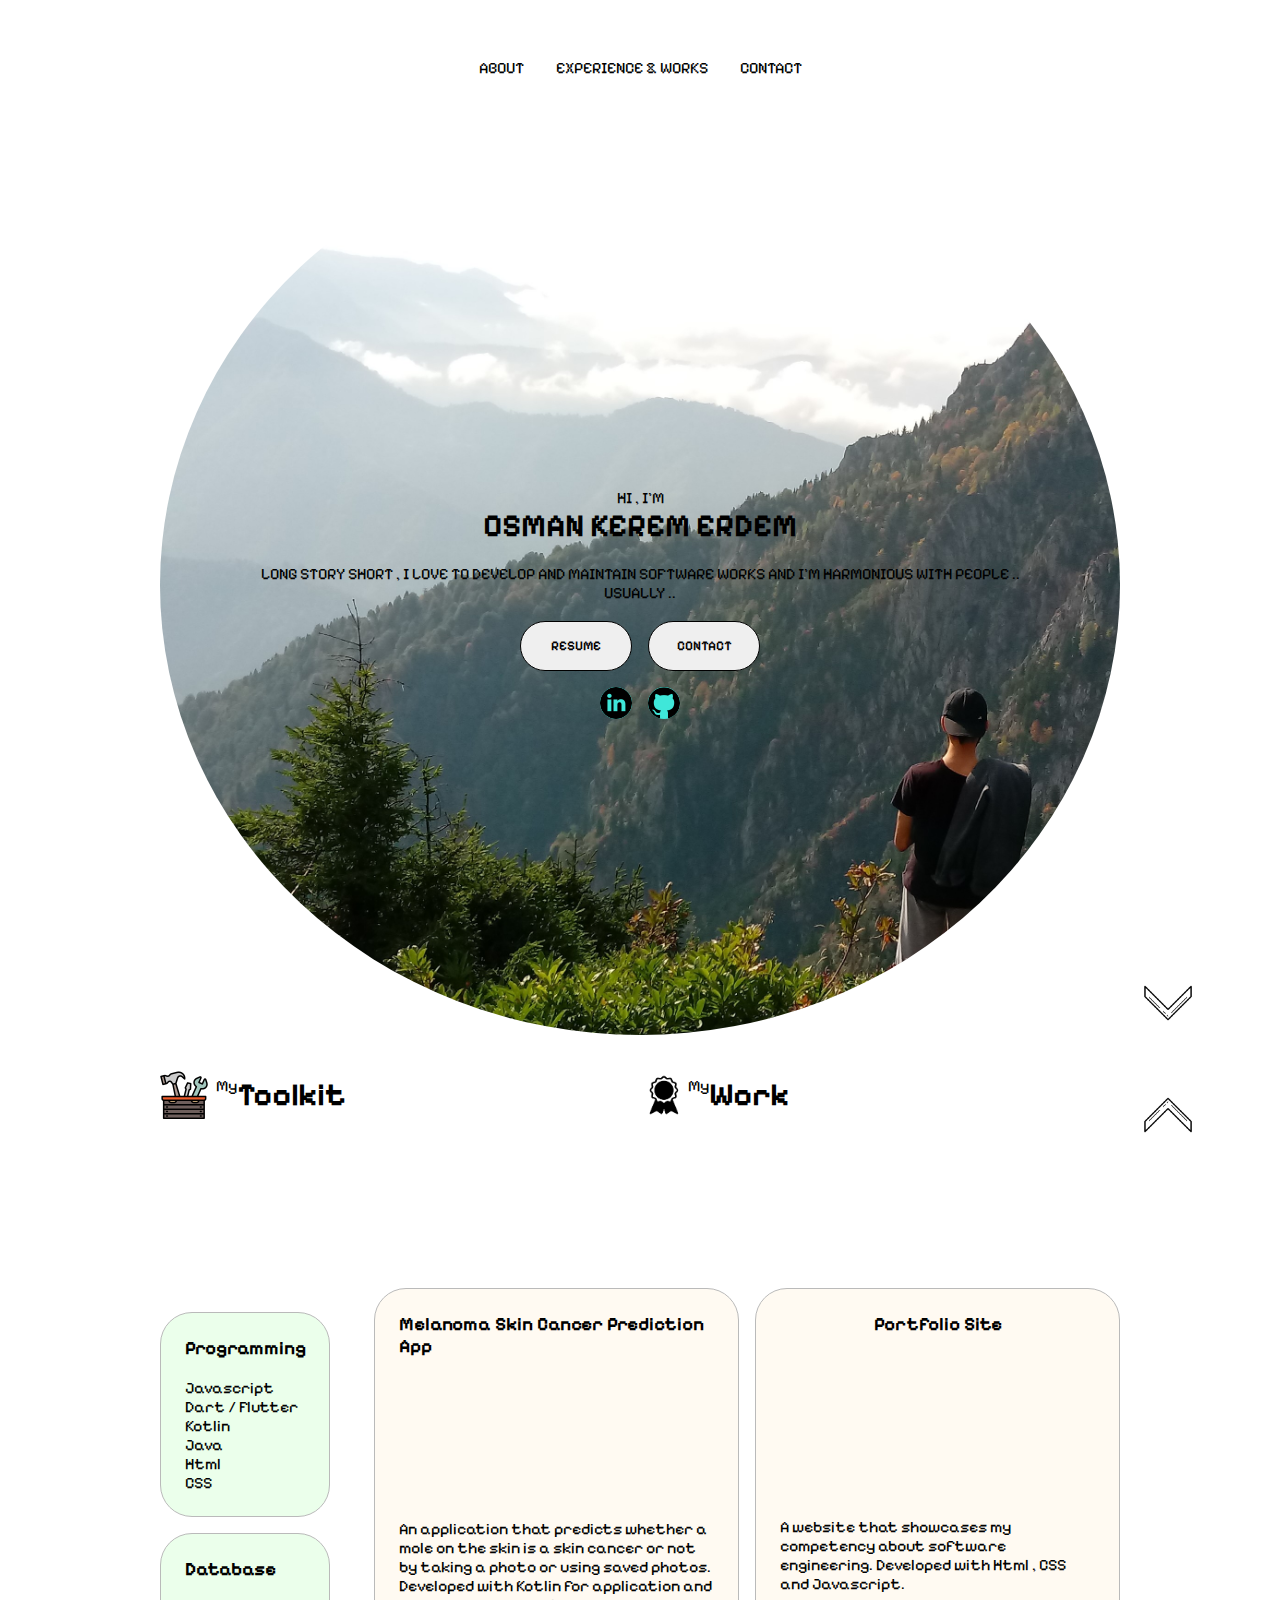
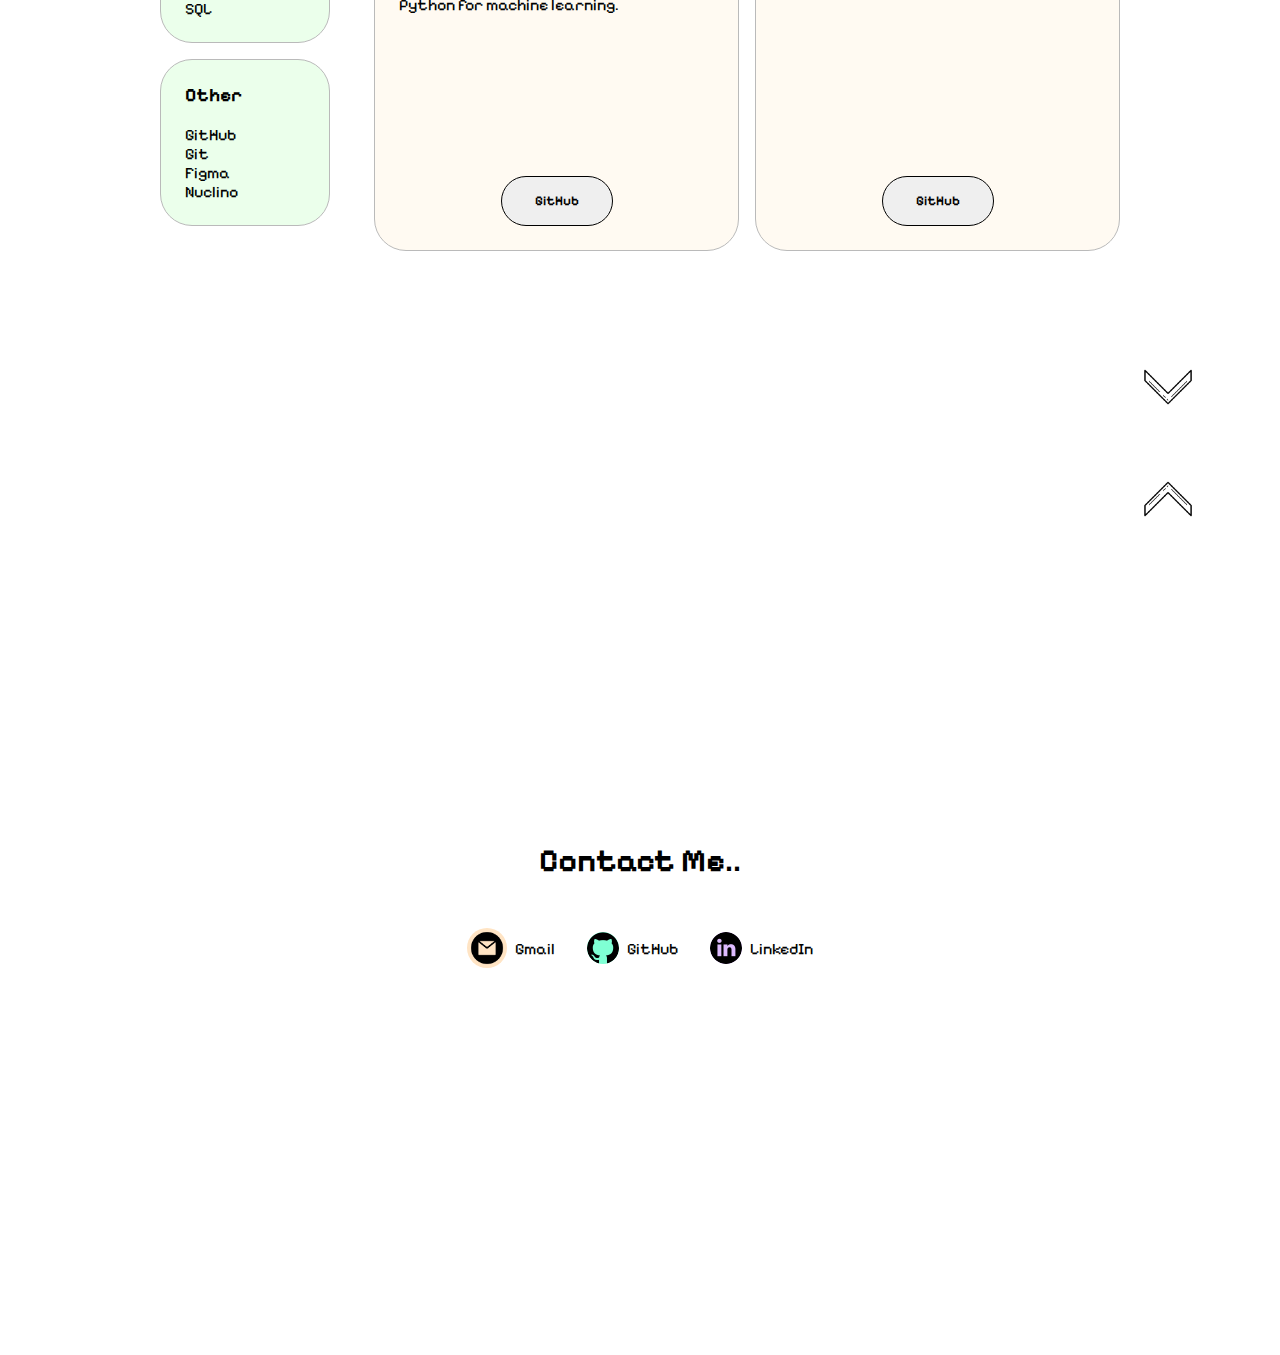
==== index.html @ 965df47f "- - - - - - -" ====
<!DOCTYPE html>
<html lang="en">

<head>
  <title>Hi</title>
  <link rel="stylesheet" href="style.css" />
  <link rel="stylesheet" href="mediaqueries.css" />
</head>

<body>
  <nav id="navigator" class="navigator">
    <div>
      <ul class="nav_links">
        <li>
          <a class="nav_item" href="#about">ABOUT</a>
        </li>
        <li>
          <a class="nav_item" href="#experiencenworks">EXPERIENCE & WORKS</a>
        </li>
        <li>
          <a class="nav_item" href="#contact">CONTACT</a>
        </li>
      </ul>
    </div>
  </nav>
  <nav id="hamburger_nav">
    <div class="hamburger_menu">
      <div class="hamburger_icon" onclick="toggleMenu()">
        <span></span>
        <span></span>
        <span></span>
      </div>
      <div class="menu_links">
        <li>
          <a class="nav_item" href="#about" onclick="toggleMenu()">ABOUT</a>
        </li>
        <li>
          <a class="nav_item" href="#experiencenworks" onclick="toggleMenu()">EXPERIENCE & WORKS</a>
        </li>
        <li>
          <a class="nav_item" href="#contact" onclick="toggleMenu()">CONTACT</a>
        </li>
      </div>
    </div>
  </nav>
  <section id="about">
    <div class="about_div">
      <p class="about_text">
        HI , I'M
      <h1>OSMAN KEREM ERDEM</h1><br>LONG STORY SHORT , I LOVE TO DEVELOP
      AND MAINTAIN SOFTWARE WORKS AND I'M HARMONIOUS WITH PEOPLE ..<br>
      USUALLY ..<br><br>
      </p>
      <div class="btn_container">
        <input type="button" class="cv_btn" value="RESUME" onclick="window.open('./assets/resume-example.pdf')">
        <input type="button" class="contact_btn" value="CONTACT" onclick="location.href='./#contact'">
      </div>
      <div class="socials_container">
        <img src="./assets/linkedin.png" alt="linkedin profile" class="icon icon_social"
          onclick="location.href='https://www.linkedin.com/in/okerdem13/'">
        <img src="./assets/github.png" alt="github profile" class="icon icon_social"
          onclick="location.href='https://github.com/okerdem/'">
      </div>
    </div>
    <img src="./assets/down_arrow.png" alt="down arrow" class="icon down_arrow"
      onclick="location.href='./#experiencenworks'">
  </section>
  <section id="experiencenworks">
    <div class="headers_div">
      <div class="experience_header_div">
        <img src="./assets/toolbox.png">
        <div class="experience_header_text">
          <p>My</p>
          <h1>Toolkit</h1>
        </div>
      </div>
      <div class="works_header_div">
        <img class="works_image" src="./assets/experience.png">
        <div class="works_header_text">
          <p>My</p>
          <h1>Work</h1>
        </div>
      </div>
    </div>
    <div class="experiencenworks_div">
      <div class="experience_div">
        <div class="experience_elements_div">
          <div class="element_div">
            <h3>Programming</h3><br>
            <p>Javascript<br>Dart / Flutter<br>Kotlin<br>Java<br>Html<br>CSS</p>
          </div>
          <div class="element_div">
            <h3>Database</h3><br>
            <p>SQL</p>
          </div>
          <div class="element_div">
            <h3>Other</h3><br>
            <p>GitHub<br>Git<br>Figma<br>Nuclino</p>
          </div>
        </div>
      </div>
      <div class="works_div">
        <div class="works_container_div">
          <div class="work_element">
            <h3>Melanoma Skin Cancer
              Prediction App</h3>
            <p>An application that predicts whether a mole on
              the skin is a skin cancer or not by taking a
              photo or using saved photos. Developed with
              Kotlin for application and Python for machine
              learning.</p>
            <button class="works_button"
              onclick="location.href='https://github.com/okerdem/Project_Mole/'">GitHub</button>
          </div>
          <div class="work_element">
            <h3>Portfolio Site</h3>
            <p>A website that showcases my competency about software engineering. Developed with Html , CSS and
              Javascript.</p>
            <button class="works_button"
              onclick="location.href='https://github.com/okerdem/Project_Mole/'">GitHub</button>
          </div>
        </div>
      </div>
    </div>
    <img src="./assets/up_arrow.png" alt="up arrow" class="icon up_arrow" onclick="location.href='./#about'">
    <img src="./assets/down_arrow.png" alt="down arrow" class="icon down_arrow" onclick="location.href='./#contact'">
  </section>
  <section id="contact">
    <div class="contact_div">
      <h1>Contact Me..</h1>
      <div class="contact_details">
        <div class="contact_element">
          <img class="contact_image mail" src="./assets/email.png">
          <p><a href="mailto:okerdem.13@gmail.com">Gmail</a> </p>
        </div>
        <div class="contact_element">
          <img class="contact_image github" src="./assets/github.png">
          <p><a href="https://github.com/okerdem/">GitHub</a> </p>
        </div>
        <div class="contact_element">
          <img class="contact_image linkedin" src="./assets/linkedin.png">
          <p><a href="https://www.linkedin.com/in/okerdem13/">LinkedIn</a> </p>
        </div>
      </div>
    </div>
    <img src="./assets/up_arrow.png" alt="up arrow" class="icon up_arrow" onclick="location.href='./#experiencenworks'">
  </section>
  <script src="script.js"></script>
</body>

</html>
---- style.css ----
/*GENERAL*/

@import url("https://fonts.googleapis.com/css2?family=Pixelify+Sans:wght@400;500;600&display=swap");

* {
  margin: 0;
  padding: 0;
}

html {
  scroll-behavior: smooth;
}

body {
  font-family: "Pixelify Sans", cursive;
  background-attachment: fixed;
  background-size: 100vw auto;
  background-position: center;
}

a {
  color: black;
  text-decoration: none;
}

a:hover {
  color: gray;
  text-decoration: underline;
  text-underline-offset: 0.3rem;
}

a,
.btn {
  transition: all 300ms ease;
}

/*NAVIGATOR*/

.navigator {
  display: flex;
  justify-content: space-around;
}

.nav_links {
  display: flex;
  justify-content: space-around;
  align-items: center;
  height: 15vh;
  gap: 2rem;
  list-style-type: none;
}

/*HAMBURGER MENU*/

#hamburger_nav {
  display: none;
}

.hamburger_menu {
  position: relative;
  display: inline-block;
}

.hamburger_icon {
  display: flex;
  flex-direction: column;
  justify-content: space-between;
  height: 24px;
  width: 32px;
  cursor: pointer;
}

.hamburger_icon span {
  width: 100%;
  height: 2px;
  transition: all 0.3 ease-in-out;
  background-color: black;
}

.menu_links {
  position: absolute;
  top: 100%;
  right: 0;
  width: fit-content;
  max-height: 0;
  overflow: hidden;
  transition: all 0.3 ease-in-out;
}

.menu_links a {
  display: block;
  align-items: center;
  padding: 10px;
  transition: all 0.3 ease-in-out;
}

.menu_links a:hover {
  color: gray;
  transition: all 300ms ease;
}

.menu_links li {
  list-style: none;
}

.menu_links.open {
  max-height: 300px;
}

.hamburger_icon.open span:first-child {
  transform: rotate(45deg) translate(10px, 5px);
}

.hamburger_icon.open span:nth-child(2) {
  opacity: 0;
}

.hamburger_icon.open span:last-child {
  transform: rotate(-45deg) translate(10px, -5px);
}

.hamburger_icon span:first-child {
  transform: none;
}

.hamburger_icon span:nth-child(2) {
  opacity: 1;
}

.hamburger_icon span:last-child {
  transform: none;
}

/*SECTIONS*/

section {
  padding-top: 4vh;
  height: 96vh;
  margin: 0 10rem;
  box-sizing: border-box;
  min-height: fit-content;
}

/*ABOUT SECTION*/
#about {
  position: relative;
  display: flex;
  justify-content: center;
  gap: 5rem;
  height: 100vh;
  background-image: url("./assets/profile_pic.png");
  background-repeat: no-repeat;
  background-size: cover;
  border-radius: 50%;
  min-width: 550px;
}

.about_div {
  align-self: center;
  text-align: center;
  padding: 5vh;
}

.socials_container {
  display: flex;
  justify-content: center;
  gap: 1rem;
}

.icon_social {
  cursor: pointer;
  height: 2rem;
  border-radius: 50%;
  background-color: rgb(63, 231, 217);
}

.icon_social:hover {
  background-color: rgb(255, 168, 110);
  transition: all 300ms ease;
}

.btn_container {
  display: flex;
  justify-content: center;
  gap: 1rem;
  margin-bottom: 1rem;
}

.cv_btn,
.contact_btn {
  border: black 0.1rem solid;
  padding: 1rem;
  border-radius: 2rem;
  width: 7rem;
  font-family: "Pixelify Sans", cursive;
  font-weight: 600;
  transition: all 300ms ease;
}

.cv_btn:hover,
.contact_btn:hover {
  cursor: pointer;
  background-color: rgb(53, 53, 53);
  color: white;
  border: white 0.1rem solid;
}

/*EXPERIENCE & WORKS SECTION */

#experiencenworks {
  height: 100vh;
  position: relative;
}

.headers_div {
  display: flex;
}

.experience_header_text,
.works_header_text {
  display: flex;
}

.experience_header_div {
  display: flex;
  flex-direction: row;
  justify-content: start;
  align-items: center;
  gap: 0.5rem;
  flex: 1;
}

.works_header_div {
  display: flex;
  align-items: center;
  justify-content: start;
  flex: 1;
}

.experiencenworks_div {
  display: flex;
  gap: 2.5rem;
}

.experience_div {
  display: flex;
  flex-direction: column;
  justify-content: center;
  flex: 1;
  height: 100vh;
}

.experience_elements_div {
  display: flex;
  gap: 1rem;
  flex-wrap: wrap;
}

.element_div {
  border: rgb(186, 186, 186) 0.1rem solid;
  border-radius: 2rem;
  padding: 1.5rem;
  width: 120px;
  background-color: rgb(235, 255, 235);
}

.works_div {
  flex: 1;
  display: flex;
  flex-direction: column;
  height: 100vh;
  justify-content: center;
}

.works_image {
  height: 3rem;
}

.works_container_div {
  display: flex;
  gap: 1rem;
}

.work_element {
  width: 35vh;
  height: 57vh;
  border: rgb(186, 186, 186) 0.1rem solid;
  border-radius: 2rem;
  padding: 1.5rem;
  display: flex;
  flex-direction: column;
  gap: 1rem;
  justify-content: space-between;
  align-items: center;
  background-color: rgb(255, 250, 242);
}

.works_button {
  border: black 0.1rem solid;
  padding: 1rem;
  border-radius: 2rem;
  width: 7rem;
  font-family: "Pixelify Sans", cursive;
  font-weight: 600;
  transition: all 300ms ease;
}

.works_button:hover {
  cursor: pointer;
  background-color: rgb(53, 53, 53);
  color: white;
  border: white 0.1rem solid;
}

.up_arrow,
.down_arrow {
  position: absolute;
  height: 4rem;
  cursor: pointer;
  border-radius: 50%;
}

.up_arrow:hover,
.down_arrow:hover {
  background-color: rgb(240, 240, 240);
  transition: all 300ms ease;
}

.up_arrow {
  right: -5rem;
  top: 3rem;
}

.down_arrow {
  right: -5rem;
  bottom: 0rem;
}

/*CONTACT SECTION*/

#contact {
  height: 100vh;
  position: relative;
}

.contact_div {
  height: 100vh;
  display: flex;
  flex-direction: column;
  align-items: center;
  justify-content: center;
  gap: 3rem;
}

.contact_details {
  display: flex;
  gap: 2rem;
}

.contact_element {
  display: flex;
  align-items: center;
  gap: 0.5rem;
}

.contact_image {
  height: 2rem;
  border-radius: 50%;
}

.mail {
  height: 2.5rem;
  background-color: bisque;
}

.github{
  background-color: aquamarine;
}

.linkedin{
  background-color: rgb(222, 187, 255);
}
---- mediaqueries.css ----
@media screen and (max-width:1200px) {
  #navigator {
    display: none;
  }

  #hamburger_nav {
    display: flex;
    padding: 7vh;
    justify-content: flex-end;
  }
}
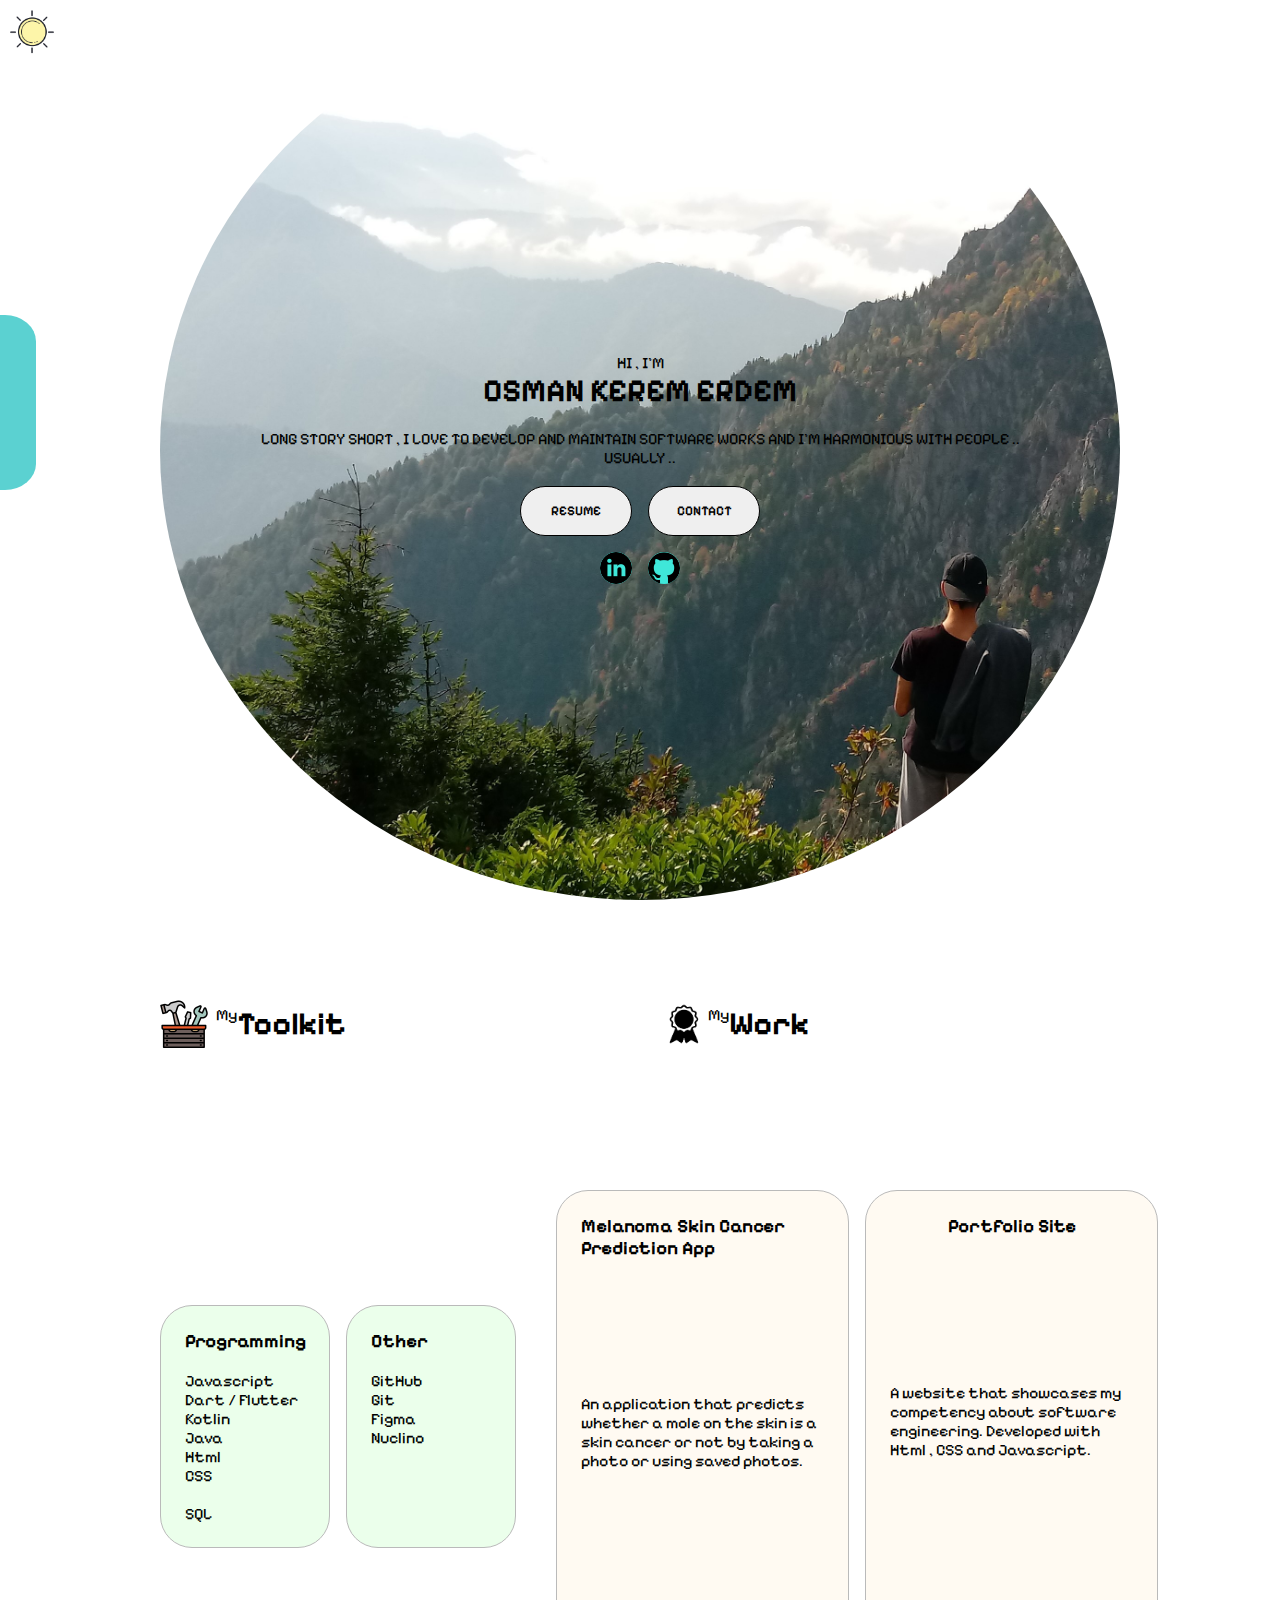
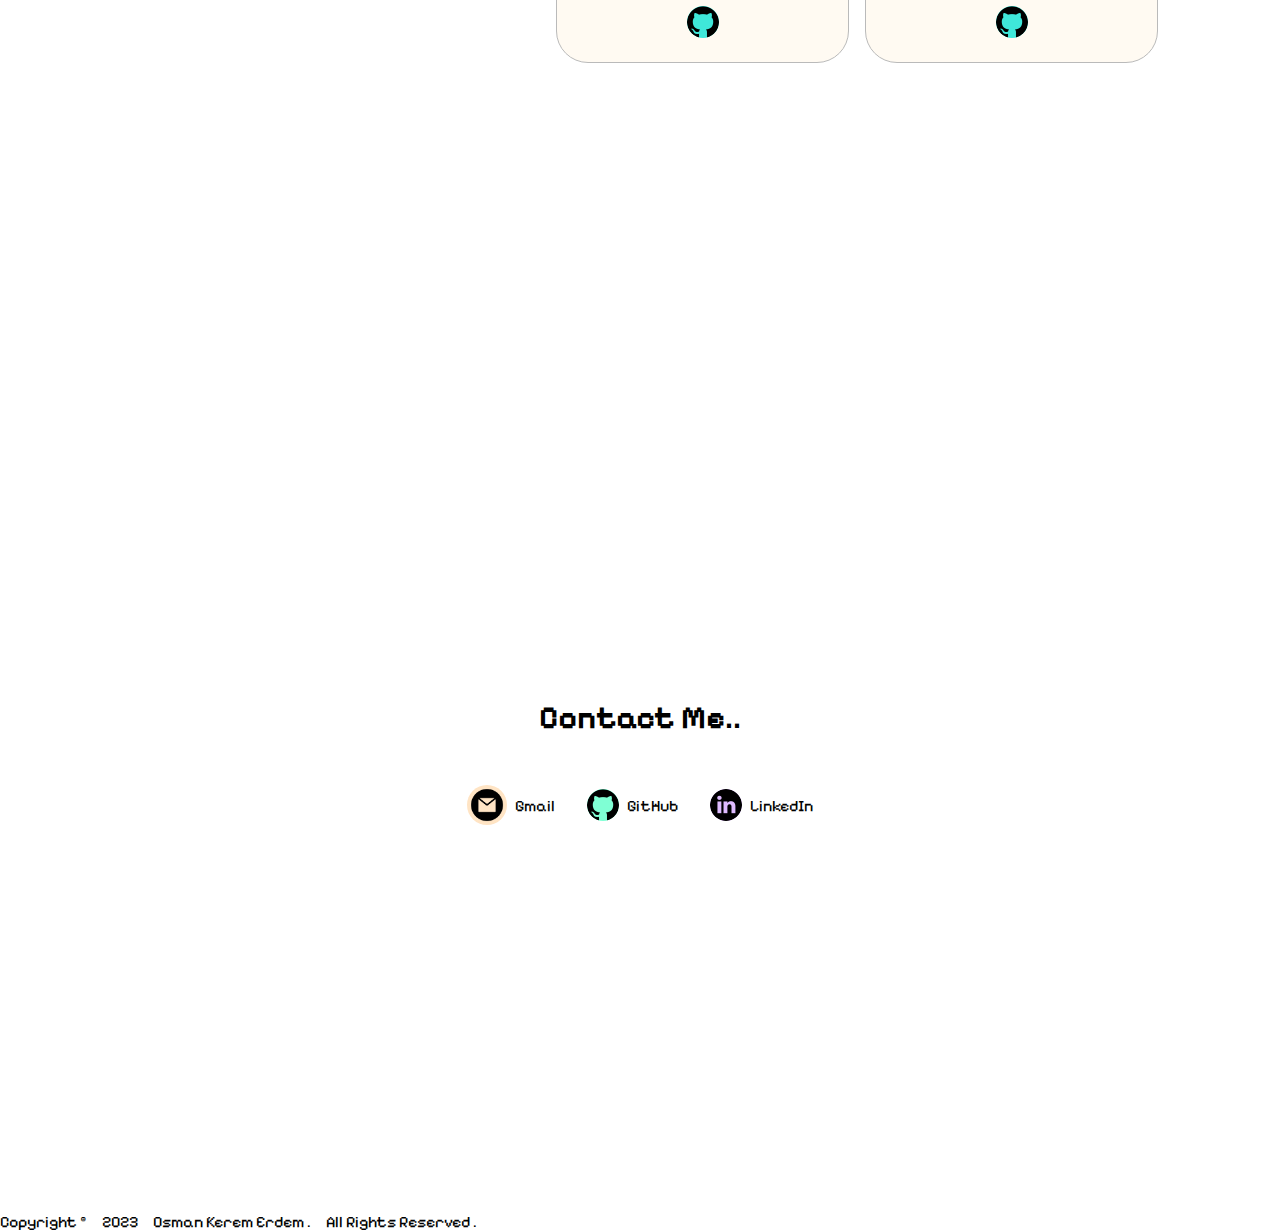
==== commit bfcbb370: "- - - - - - -" ====
--- a/index.html
+++ b/index.html
@@ -8,6 +8,7 @@
 </head>
 
 <body>
+  <img class="theme_image" src="./assets/sun_on.png" onclick="changeTheme(this)">
   <nav id="navigator" class="navigator">
     <div>
       <ul class="nav_links">
@@ -15,7 +16,7 @@
           <a class="nav_item" href="#about">ABOUT</a>
         </li>
         <li>
-          <a class="nav_item" href="#experiencenworks">EXPERIENCE & WORKS</a>
+          <a class="nav_item" href="#experiencenwork">EXPERIENCE & WORK</a>
         </li>
         <li>
           <a class="nav_item" href="#contact">CONTACT</a>
@@ -35,7 +36,7 @@
           <a class="nav_item" href="#about" onclick="toggleMenu()">ABOUT</a>
         </li>
         <li>
-          <a class="nav_item" href="#experiencenworks" onclick="toggleMenu()">EXPERIENCE & WORKS</a>
+          <a class="nav_item" href="#experiencenwork" onclick="toggleMenu()">EXPERIENCE & WORK</a>
         </li>
         <li>
           <a class="nav_item" href="#contact" onclick="toggleMenu()">CONTACT</a>
@@ -62,10 +63,8 @@
           onclick="location.href='https://github.com/okerdem/'">
       </div>
     </div>
-    <img src="./assets/down_arrow.png" alt="down arrow" class="icon down_arrow"
-      onclick="location.href='./#experiencenworks'">
   </section>
-  <section id="experiencenworks">
+  <section id="experiencenwork">
     <div class="headers_div">
       <div class="experience_header_div">
         <img src="./assets/toolbox.png">
@@ -82,16 +81,12 @@
         </div>
       </div>
     </div>
-    <div class="experiencenworks_div">
+    <div class="experiencenwork_div">
       <div class="experience_div">
         <div class="experience_elements_div">
           <div class="element_div">
             <h3>Programming</h3><br>
-            <p>Javascript<br>Dart / Flutter<br>Kotlin<br>Java<br>Html<br>CSS</p>
-          </div>
-          <div class="element_div">
-            <h3>Database</h3><br>
-            <p>SQL</p>
+            <p>Javascript<br>Dart / Flutter<br>Kotlin<br>Java<br>Html<br>CSS<br><br>SQL</p>
           </div>
           <div class="element_div">
             <h3>Other</h3><br>
@@ -106,24 +101,21 @@
               Prediction App</h3>
             <p>An application that predicts whether a mole on
               the skin is a skin cancer or not by taking a
-              photo or using saved photos. Developed with
-              Kotlin for application and Python for machine
-              learning.</p>
-            <button class="works_button"
-              onclick="location.href='https://github.com/okerdem/Project_Mole/'">GitHub</button>
+              photo or using saved photos.</p>
+            <img src="./assets/github.png" alt="github profile" class="icon icon_social"
+              onclick="location.href='https://github.com/okerdem/Project_Mole/'">
           </div>
           <div class="work_element">
             <h3>Portfolio Site</h3>
             <p>A website that showcases my competency about software engineering. Developed with Html , CSS and
               Javascript.</p>
-            <button class="works_button"
-              onclick="location.href='https://github.com/okerdem/Project_Mole/'">GitHub</button>
+            <img src="./assets/github.png" alt="github profile" class="icon icon_social"
+              onclick="location.href='https://github.com/okerdem/Portfolio_Site/'">
           </div>
         </div>
       </div>
     </div>
-    <img src="./assets/up_arrow.png" alt="up arrow" class="icon up_arrow" onclick="location.href='./#about'">
-    <img src="./assets/down_arrow.png" alt="down arrow" class="icon down_arrow" onclick="location.href='./#contact'">
+    </div>
   </section>
   <section id="contact">
     <div class="contact_div">
@@ -143,8 +135,12 @@
         </div>
       </div>
     </div>
-    <img src="./assets/up_arrow.png" alt="up arrow" class="icon up_arrow" onclick="location.href='./#experiencenworks'">
   </section>
+  <footer>
+    <p>
+      Copyright &#169; &nbsp; &nbsp; 2023 &nbsp; &nbsp; Osman Kerem Erdem . &nbsp; &nbsp; All Rights Reserved .
+    </p>
+  </footer>
   <script src="script.js"></script>
 </body>
 
--- a/style.css
+++ b/style.css
@@ -8,6 +8,7 @@
 }
 
 html {
+  scroll-snap-type: y mandatory;
   scroll-behavior: smooth;
 }
 
@@ -18,6 +19,11 @@
   background-position: center;
 }
 
+section {
+  scroll-snap-align: start;
+  scroll-snap-stop: always;
+}
+
 a {
   color: black;
   text-decoration: none;
@@ -37,17 +43,36 @@
 /*NAVIGATOR*/
 
 .navigator {
-  display: flex;
-  justify-content: space-around;
+  position: fixed;
+  top: 35vh;
+}
+
+.theme_image{
+  position: fixed;
+  height: 4rem;
+}
+
+.theme_image:hover{
+  cursor: pointer;
 }
 
 .nav_links {
   display: flex;
-  justify-content: space-around;
-  align-items: center;
-  height: 15vh;
+  flex-direction: column;
   gap: 2rem;
   list-style-type: none;
+  position: fixed;
+  left: -19vh;
+  width: 17vh;
+  z-index: 100;
+  transition: all 500ms ease;
+  background-color: rgb(91, 209, 209);
+  border-radius: 0 15% 15% 0;
+  padding: 3vh;
+}
+
+.nav_links:hover {
+  left: 0;
 }
 
 /*HAMBURGER MENU*/
@@ -94,9 +119,8 @@
   transition: all 0.3 ease-in-out;
 }
 
-.menu_links a:hover {
-  color: gray;
-  transition: all 300ms ease;
+.nav_item{
+  color: white;
 }
 
 .menu_links li {
@@ -205,15 +229,17 @@
   border: white 0.1rem solid;
 }
 
-/*EXPERIENCE & WORKS SECTION */
-
-#experiencenworks {
+/*EXPERIENCE & WORK SECTION */
+
+#experiencenwork {
   height: 100vh;
   position: relative;
 }
 
 .headers_div {
   display: flex;
+  margin-top: 4rem;
+  gap: 2.5rem;
 }
 
 .experience_header_text,
@@ -237,9 +263,10 @@
   flex: 1;
 }
 
-.experiencenworks_div {
+.experiencenwork_div {
   display: flex;
   gap: 2.5rem;
+  margin-top: -4.5rem;
 }
 
 .experience_div {
@@ -253,7 +280,6 @@
 .experience_elements_div {
   display: flex;
   gap: 1rem;
-  flex-wrap: wrap;
 }
 
 .element_div {
@@ -282,8 +308,8 @@
 }
 
 .work_element {
-  width: 35vh;
-  height: 57vh;
+  width: 27vh;
+  height: 47vh;
   border: rgb(186, 186, 186) 0.1rem solid;
   border-radius: 2rem;
   padding: 1.5rem;
@@ -312,30 +338,6 @@
   border: white 0.1rem solid;
 }
 
-.up_arrow,
-.down_arrow {
-  position: absolute;
-  height: 4rem;
-  cursor: pointer;
-  border-radius: 50%;
-}
-
-.up_arrow:hover,
-.down_arrow:hover {
-  background-color: rgb(240, 240, 240);
-  transition: all 300ms ease;
-}
-
-.up_arrow {
-  right: -5rem;
-  top: 3rem;
-}
-
-.down_arrow {
-  right: -5rem;
-  bottom: 0rem;
-}
-
 /*CONTACT SECTION*/
 
 #contact {
@@ -373,10 +375,10 @@
   background-color: bisque;
 }
 
-.github{
+.github {
   background-color: aquamarine;
 }
 
-.linkedin{
+.linkedin {
   background-color: rgb(222, 187, 255);
 }